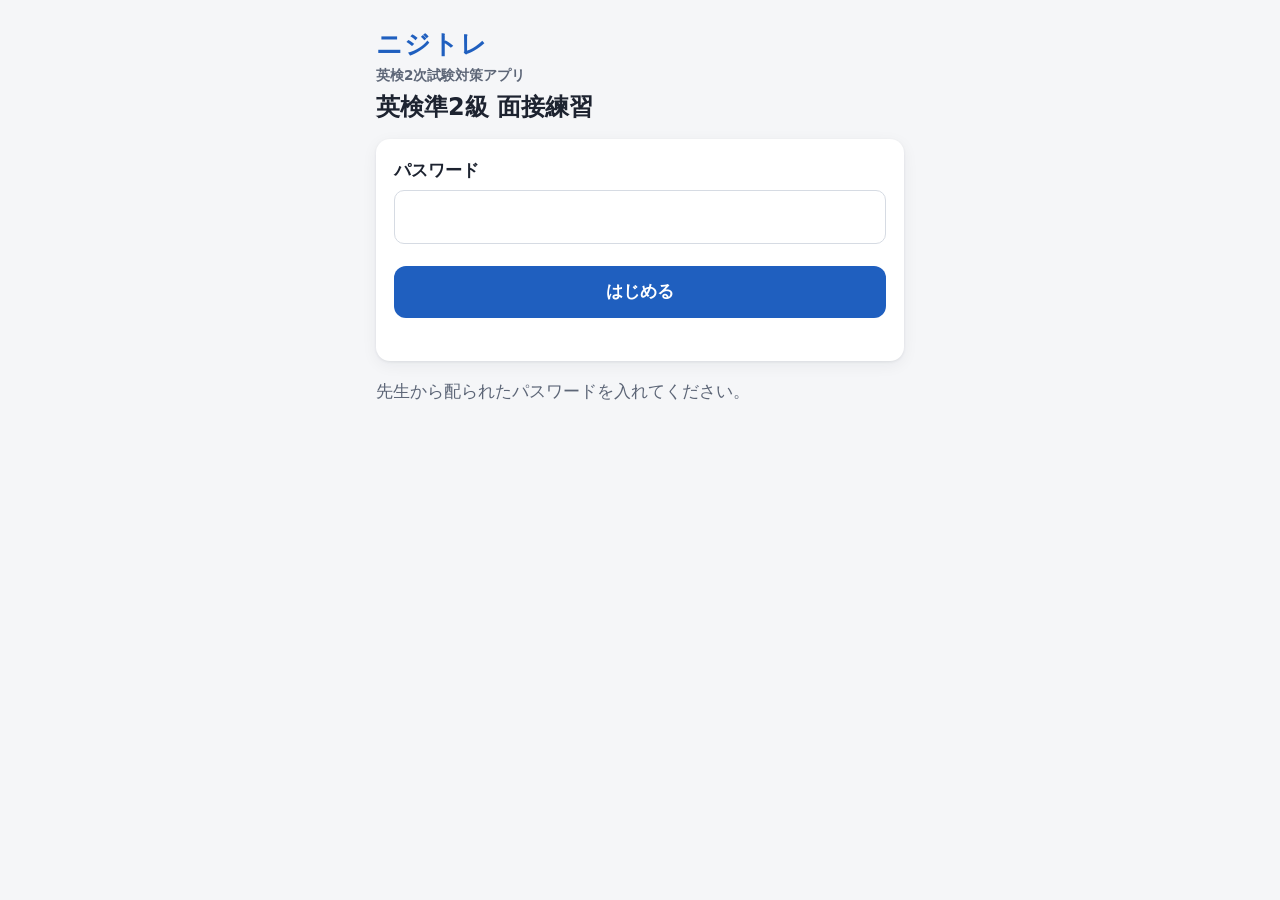
==== app/index.html @ 5de3140f "準2級の第1〜5回を選べるようにした - 準備画面に「問題を選ぶ」一覧を追加。練習済みの回には印をつける（端末ごとに記録） - 一度練習した人には「流れと注意」を閉じて表示する - 第2〜5回の No" ====
<!doctype html>
<html lang="ja">
<head>
  <meta charset="utf-8">
  <meta name="viewport" content="width=device-width, initial-scale=1, viewport-fit=cover">
  <meta name="color-scheme" content="light dark">
  <title>ニジトレ -英検2次試験対策アプリ-</title>
  <link rel="stylesheet" href="style.css">
  <script type="module" src="main.js"></script>
</head>
<body>

<section id="screen-loading-data" class="screen page">
  <p class="muted center">読み込んでいます…</p>
</section>

<section id="screen-fatal" class="screen page" hidden>
  <p id="fatal-message" class="error"></p>
</section>

<!-- パスワード（照合は Worker が行う。ここは入力欄を出すだけ） -->
<section id="screen-login" class="screen page" hidden>
  <p class="brand">ニジトレ<span>英検2次試験対策アプリ</span></p>
  <h1><span data-grade-label></span> 面接練習</h1>
  <form id="login-form" class="panel">
    <label for="password">パスワード</label>
    <input id="password" type="password" autocomplete="current-password" autocapitalize="off" spellcheck="false" required>
    <button type="submit" class="btn primary wide">はじめる</button>
    <p id="login-error" class="error" role="alert"></p>
  </form>
  <p class="muted">先生から配られたパスワードを入れてください。</p>
</section>

<section id="screen-ready" class="screen page" hidden>
  <p class="brand">ニジトレ<span>英検2次試験対策アプリ</span></p>
  <h1><span data-grade-label></span> 面接練習</h1>

  <div class="panel">
    <h2>問題を選ぶ</h2>
    <div id="set-list" class="set-list" role="radiogroup" aria-label="問題"></div>
  </div>

  <!-- 初めての人には開いて見せ、一度練習した人には閉じておく -->
  <details id="guide" class="panel guide">
    <summary>流れと、はじめる前の注意</summary>
    <h2>流れ</h2>
    <ol class="flow">
      <li>パッセージを黙読（20秒）してから音読</li>
      <li>No.1〜No.3 はカードを見て答える</li>
      <li>カードを裏返して No.4・No.5 に答える</li>
      <li>終わったら、録音をもとに講評を見る</li>
    </ol>
    <h2>はじめる前に</h2>
    <ul class="tips">
      <li>面接官の声が出ます。音量を上げてください。</li>
      <li>マイクの使用を聞かれたら「許可」を押してください。</li>
      <li>「ピッ」と鳴ったら話し始めます。答え終わったらボタンを押してください。時間が来ると自動で次に進みます。</li>
    </ul>
    <label class="check">
      <input id="opt-show-text" type="checkbox">
      面接官のセリフを文字でも表示する
    </label>
  </details>

  <p id="ready-remaining" class="note"></p>
  <p id="offline-note" class="note" hidden>いまは AI の講評なしで練習するモードです。終わったら自分の録音と解答例を見比べましょう。</p>
  <button id="btn-start" type="button" class="btn primary wide big">面接を始める</button>
  <p id="ready-error" class="error" role="alert"></p>
  <button id="btn-logout" type="button" class="btn link" hidden>パスワードを入れ直す</button>
</section>

<section id="screen-interview" class="screen interview" hidden>
  <header class="topbar">
    <span class="topbar-title"><span data-grade-label></span>　<span data-set-title lang="en"></span></span>
    <button id="btn-quit" type="button" class="btn link">中断</button>
  </header>

  <div class="examiner">
    <div class="avatar" aria-hidden="true">
      <svg viewBox="0 0 48 48"><circle cx="24" cy="17" r="9"/><path d="M7 45c1.5-10 8.5-15 17-15s15.5 5 17 15z"/></svg>
    </div>
    <div class="bubble" aria-live="polite">
      <div class="bubble-head">
        <span id="examiner-status">面接官</span>
        <button id="btn-toggle-text" type="button" class="chip" aria-pressed="false">文字で見る</button>
      </div>
      <p id="examiner-line" class="bubble-line" lang="en" hidden></p>
    </div>
  </div>

  <div class="card-wrap">
    <article id="card-front" class="card">
      <h2 id="card-title" class="card-title" lang="en"></h2>
      <p id="card-passage" class="card-passage" lang="en"></p>
      <div class="pictures">
        <figure id="fig-a"><figcaption>A</figcaption><img id="pic-a" alt="イラストA"></figure>
        <figure id="fig-b"><figcaption>B</figcaption><img id="pic-b" alt="イラストB"></figure>
      </div>
    </article>
    <div id="card-back" class="card card-back" hidden>
      <p>カードは裏返してあります。<br>面接官の質問を聞いて答えましょう。</p>
    </div>
    <div id="card-returned" class="card card-back" hidden>
      <p>カードを面接官に返しました。</p>
    </div>
  </div>

  <footer id="dock" class="dock idle">
    <div class="dock-row">
      <span class="rec-dot" aria-hidden="true"></span>
      <span id="phase-label" class="phase-label"></span>
      <span id="phase-time" class="phase-time"></span>
    </div>
    <div class="progress"><div id="progress-bar"></div></div>
    <div id="level" class="level" hidden><span>声の大きさ</span><div class="level-track"><div id="level-bar"></div></div></div>
    <p id="phase-hint" class="phase-hint"></p>
    <p id="phase-warning" class="phase-warning" role="alert"></p>
    <div id="phase-actions" class="actions"></div>
  </footer>
</section>

<section id="screen-done" class="screen page" hidden>
  <h1>おつかれさまでした</h1>
  <p id="done-warning" class="error"></p>
  <div id="done-ai" class="panel">
    <p>AIに講評を頼むと、話した英語の書き起こしと、問題ごとのコメント・書き換え例が返ってきます。</p>
    <p id="done-remaining" class="note"></p>
    <button id="btn-feedback" type="button" class="btn primary wide big">AIの講評をもらう</button>
  </div>
  <p id="done-error" class="error" role="alert"></p>
  <button id="btn-self" type="button" class="btn secondary wide">講評なしで解答例を見る</button>
</section>

<section id="screen-loading" class="screen page" hidden>
  <div class="loading">
    <div class="spinner" aria-hidden="true"></div>
    <p>講評を作っています。<br>30秒ほどかかります。</p>
  </div>
</section>

<section id="screen-feedback" class="screen page wide-page" hidden>
  <h1>講評</h1>
  <p id="feedback-ai-note" class="note">AIのコメントは練習のための目安です。合否を判定するものではありません。</p>
  <p id="feedback-self-note" class="note" hidden>自分の録音を聞いて、解答例と見比べましょう。</p>
  <div id="feedback-list"></div>
  <p id="feedback-remaining" class="note"></p>
  <button id="btn-again" type="button" class="btn primary wide">もう一度練習する</button>
</section>

</body>
</html>
---- app/style.css ----
:root {
  --bg: #f5f6f8;
  --surface: #ffffff;
  --surface-2: #eef1f5;
  --text: #1d2330;
  --muted: #5d6677;
  --line: #d6dbe3;
  --accent: #1f5fbf;
  --accent-text: #ffffff;
  --accent-soft: #e3ecfa;
  --rec: #d33a2c;
  --good: #1f7a4d;
  --good-soft: #e5f4ec;
  --fix: #9a5b00;
  --fix-soft: #fdf1df;
  --focus: #f2b705;
  --card-paper: #fffef9;
  --shadow: 0 1px 3px rgba(20, 30, 50, 0.08), 0 4px 16px rgba(20, 30, 50, 0.06);
  --radius: 14px;
  --serif: Georgia, "Times New Roman", "Hiragino Mincho ProN", serif;
  --sans: system-ui, -apple-system, "Hiragino Sans", "Noto Sans JP", "Yu Gothic UI", sans-serif;
}

@media (prefers-color-scheme: dark) {
  :root {
    --bg: #12151b;
    --surface: #1b2029;
    --surface-2: #232a35;
    --text: #e7eaf0;
    --muted: #9aa3b2;
    --line: #333b48;
    --accent: #6ea2f0;
    --accent-text: #0d1420;
    --accent-soft: #1e2b40;
    --rec: #ff6b5e;
    --good: #6fd09d;
    --good-soft: #17301f;
    --fix: #f0b35a;
    --fix-soft: #33270f;
    --card-paper: #20252e;
    --shadow: 0 1px 3px rgba(0, 0, 0, 0.4);
  }
}

* { box-sizing: border-box; }

html { -webkit-text-size-adjust: 100%; }

body {
  margin: 0;
  background: var(--bg);
  color: var(--text);
  font-family: var(--sans);
  font-size: 17px;
  line-height: 1.6;
}

[hidden] { display: none !important; }

h1 { font-size: 1.5rem; line-height: 1.35; margin: 0 0 16px; }
h2 { font-size: 1.05rem; margin: 0 0 8px; }
h3 { font-size: 0.85rem; margin: 0 0 4px; color: var(--muted); font-weight: 600; }

.brand {
  margin: 0 0 4px;
  font-size: 1.6rem;
  font-weight: 800;
  letter-spacing: 0.04em;
  color: var(--accent);
}
.brand span {
  display: block;
  font-size: 0.85rem;
  font-weight: 600;
  letter-spacing: 0;
  color: var(--muted);
}

.muted { color: var(--muted); }
.center { text-align: center; }
.note { color: var(--muted); font-size: 0.92rem; }
.error { color: var(--rec); font-weight: 600; min-height: 1em; margin: 8px 0; }
.error:empty { margin: 0; }

/* ページ型の画面 */
.page {
  max-width: 560px;
  margin: 0 auto;
  padding: max(24px, env(safe-area-inset-top)) 16px max(32px, env(safe-area-inset-bottom));
}
.wide-page { max-width: 760px; }

.panel {
  background: var(--surface);
  border-radius: var(--radius);
  box-shadow: var(--shadow);
  padding: 18px;
  margin: 0 0 16px;
}
.panel h2:not(:first-child) { margin-top: 16px; }

.set-list { display: grid; gap: 8px; }
.set-item {
  display: flex;
  align-items: center;
  gap: 10px;
  width: 100%;
  min-height: 52px;
  padding: 10px 14px;
  font: inherit;
  text-align: left;
  color: var(--text);
  background: var(--surface);
  border: 1.5px solid var(--line);
  border-radius: 12px;
  cursor: pointer;
  touch-action: manipulation;
}
.set-item[aria-checked="true"] {
  border-color: var(--accent);
  background: var(--accent-soft);
  box-shadow: inset 0 0 0 1px var(--accent);
}
.set-no { font-weight: 700; color: var(--accent); white-space: nowrap; }
.set-name { flex: 1; font-family: var(--serif); }
.set-done {
  font-size: 0.75rem;
  font-weight: 600;
  color: var(--good);
  background: var(--good-soft);
  border-radius: 999px;
  padding: 2px 8px;
  white-space: nowrap;
}

.guide summary { cursor: pointer; font-weight: 700; color: var(--accent); min-height: 32px; }
.guide[open] summary { margin-bottom: 12px; }

.flow, .tips { margin: 0; padding-left: 1.4em; }
.flow li, .tips li { margin: 2px 0; }

label { display: block; font-weight: 600; margin-bottom: 6px; }
input[type="password"] {
  width: 100%;
  font: inherit;
  font-size: 1.1rem;
  padding: 12px 14px;
  border: 1.5px solid var(--line);
  border-radius: 10px;
  background: var(--surface);
  color: var(--text);
  margin-bottom: 14px;
}
input[type="password"]:focus { outline: 2px solid var(--accent); border-color: transparent; }

.check {
  display: flex;
  gap: 10px;
  align-items: center;
  font-weight: 500;
  margin: 16px 0 0;
}
.check input { width: 22px; height: 22px; margin: 0; accent-color: var(--accent); }

/* ボタン */
.btn {
  font: inherit;
  font-weight: 700;
  border: 0;
  border-radius: 12px;
  padding: 12px 18px;
  min-height: 48px;
  cursor: pointer;
  touch-action: manipulation;
}
.btn:disabled { opacity: 0.45; cursor: default; }
.btn.primary { background: var(--accent); color: var(--accent-text); }
.btn.secondary { background: var(--surface-2); color: var(--text); }
.btn.link { background: none; color: var(--accent); padding: 8px; min-height: 40px; font-weight: 600; }
.btn.wide { display: block; width: 100%; margin: 8px 0; }
.btn.big { font-size: 1.15rem; min-height: 56px; }

.chip {
  font: inherit;
  font-size: 0.8rem;
  font-weight: 600;
  border: 1px solid var(--line);
  background: var(--surface);
  color: var(--accent);
  border-radius: 999px;
  padding: 4px 12px;
  min-height: 32px;
  cursor: pointer;
}

/* 面接画面 */
.interview {
  display: flex;
  flex-direction: column;
  height: 100vh;
  height: 100dvh;
}

.topbar {
  display: flex;
  align-items: center;
  justify-content: space-between;
  gap: 8px;
  padding: max(6px, env(safe-area-inset-top)) 12px 6px 16px;
  background: var(--surface);
  border-bottom: 1px solid var(--line);
  font-size: 0.9rem;
}
.topbar-title { color: var(--muted); white-space: nowrap; overflow: hidden; text-overflow: ellipsis; }

.examiner {
  display: flex;
  gap: 12px;
  align-items: flex-start;
  padding: 12px 16px;
  max-width: 900px;
  width: 100%;
  margin: 0 auto;
}
.avatar {
  flex: none;
  width: 48px;
  height: 48px;
  border-radius: 50%;
  background: var(--surface-2);
  display: grid;
  place-items: center;
  transition: box-shadow 0.2s;
}
.avatar svg { width: 34px; height: 34px; fill: var(--muted); }
.speaking .avatar { box-shadow: 0 0 0 3px var(--accent); }
.speaking .avatar svg { fill: var(--accent); }

.bubble {
  flex: 1;
  min-width: 0;
  background: var(--surface);
  border-radius: 4px var(--radius) var(--radius) var(--radius);
  box-shadow: var(--shadow);
  padding: 8px 12px;
}
.bubble-head { display: flex; justify-content: space-between; align-items: center; gap: 8px; }
#examiner-status { font-size: 0.85rem; font-weight: 600; color: var(--muted); }
.speaking #examiner-status { color: var(--accent); }
.bubble-line { margin: 6px 0 2px; font-size: 1rem; line-height: 1.5; }

.card-wrap {
  flex: 1;
  overflow-y: auto;
  -webkit-overflow-scrolling: touch;
  padding: 4px 16px 16px;
}

.card {
  max-width: 900px;
  margin: 0 auto;
  background: var(--card-paper);
  border: 1.5px solid var(--line);
  border-radius: 6px;
  box-shadow: var(--shadow);
  padding: 18px 18px 20px;
}
.card-title { font-family: var(--serif); text-align: center; font-size: 1.25rem; margin: 0 0 10px; color: var(--text); }
.card-passage {
  font-family: var(--serif);
  font-size: 1.12rem;
  line-height: 1.75;
  margin: 0 0 16px;
  padding: 6px 8px;
  border-radius: 6px;
  transition: box-shadow 0.3s;
}
.pictures { display: grid; grid-template-columns: 1fr; gap: 14px; }
.pictures figure {
  position: relative;
  margin: 0;
  border-radius: 6px;
  transition: box-shadow 0.3s;
}
.pictures figcaption {
  position: absolute;
  top: 6px;
  left: 6px;
  min-width: 30px;
  text-align: center;
  font-weight: 700;
  background: var(--surface);
  color: var(--text);
  border: 1.5px solid var(--text);
  border-radius: 4px;
  padding: 0 6px;
  font-size: 0.95rem;
}
.pictures img {
  display: block;
  width: 100%;
  height: auto;
  aspect-ratio: 4 / 3;
  object-fit: contain;
  border: 1.5px solid var(--line);
  border-radius: 6px;
  background: #fff;
}
.card .focus { box-shadow: 0 0 0 3px var(--focus); }

.card-back {
  display: grid;
  place-items: center;
  min-height: 240px;
  text-align: center;
  color: var(--muted);
  background: repeating-linear-gradient(45deg, var(--surface-2), var(--surface-2) 12px, var(--surface) 12px, var(--surface) 24px);
}
.card-back p { background: var(--surface); padding: 12px 16px; border-radius: 8px; margin: 0; }

@media (min-width: 700px) {
  .pictures { grid-template-columns: 1fr 1fr; }
}

/* 下の操作パネル */
.dock {
  background: var(--surface);
  border-top: 1px solid var(--line);
  padding: 10px 16px max(12px, env(safe-area-inset-bottom));
  box-shadow: 0 -2px 12px rgba(20, 30, 50, 0.06);
}
.dock > * { max-width: 900px; margin-left: auto; margin-right: auto; }
.dock-row { display: flex; align-items: baseline; gap: 8px; }
.phase-label { font-weight: 700; font-size: 1.05rem; }
.phase-time { margin-left: auto; font-variant-numeric: tabular-nums; font-weight: 700; color: var(--accent); }
.idle .phase-label { color: var(--muted); font-weight: 600; font-size: 0.95rem; }

.rec-dot { display: none; width: 12px; height: 12px; border-radius: 50%; background: var(--rec); align-self: center; animation: blink 1s infinite; }
.recording .rec-dot { display: inline-block; }
.recording .phase-label { color: var(--rec); }
.recording .phase-time { color: var(--rec); }
@keyframes blink { 50% { opacity: 0.25; } }

.progress { height: 6px; background: var(--surface-2); border-radius: 3px; overflow: hidden; margin-top: 6px; }
#progress-bar { height: 100%; width: 0; background: var(--accent); transition: width 0.1s linear; }
.recording #progress-bar { background: var(--rec); }
.idle .progress { visibility: hidden; }

.level { display: flex; align-items: center; gap: 8px; margin-top: 6px; font-size: 0.78rem; color: var(--muted); }
.level-track { flex: 1; height: 6px; background: var(--surface-2); border-radius: 3px; overflow: hidden; }
#level-bar { height: 100%; width: 0; background: var(--good); transition: width 0.05s linear; }

.phase-hint { font-size: 0.95rem; color: var(--text); margin: 6px 0 0; }
.phase-hint:empty { display: none; }
.idle .phase-hint { color: var(--accent); font-weight: 600; }
.phase-warning {
  font-size: 0.95rem;
  font-weight: 700;
  color: var(--rec);
  background: var(--fix-soft);
  border-radius: 8px;
  padding: 6px 10px;
  margin: 8px 0 0;
}
.phase-warning:empty { display: none; }

/* 録音が始まった瞬間に一度だけ光らせる */
.dock.started { animation: rec-start 0.9s ease-out; }
@keyframes rec-start {
  0% { background: var(--rec); }
  100% { background: var(--surface); }
}
.actions { display: flex; gap: 10px; margin-top: 10px; }
.actions:empty { display: none; }
.actions .btn { flex: 1; }
.actions .btn.secondary { flex: 0 1 auto; }

/* 待ち画面 */
.loading { text-align: center; padding-top: 30vh; color: var(--muted); }
.spinner {
  width: 44px;
  height: 44px;
  margin: 0 auto 16px;
  border: 4px solid var(--surface-2);
  border-top-color: var(--accent);
  border-radius: 50%;
  animation: spin 0.9s linear infinite;
}
@keyframes spin { to { transform: rotate(360deg); } }

/* 講評 */
.fb-item {
  background: var(--surface);
  border-radius: var(--radius);
  box-shadow: var(--shadow);
  padding: 16px;
  margin: 0 0 16px;
}
.fb-head h2 { font-size: 1.15rem; margin: 0; }
.fb-question { margin: 2px 0 12px; color: var(--muted); font-size: 0.95rem; }
.fb-picture { display: block; width: 100%; max-width: 360px; border-radius: 6px; border: 1px solid var(--line); margin: 0 0 12px; }
.fb-answer { margin-bottom: 12px; }
.fb-clip { margin: 4px 0 8px; }
.fb-clip-label { margin: 0 0 2px; font-size: 0.85rem; color: var(--muted); }
.fb-clip audio { width: 100%; height: 40px; }
.fb-transcript p { margin: 0; padding: 8px 12px; background: var(--surface-2); border-radius: 8px; font-family: var(--serif); font-size: 1.05rem; }
.fb-transcript { margin-top: 8px; }

.fb-block { border-left: 4px solid var(--line); padding: 4px 0 4px 12px; margin: 10px 0; }
.fb-block p, .fb-block ul { margin: 0; }
.fb-block ul { padding-left: 1.2em; }
.fb-block.good { border-color: var(--good); background: var(--good-soft); border-radius: 0 8px 8px 0; padding-right: 10px; }
.fb-block.good h3 { color: var(--good); }
.fb-block.fix { border-color: var(--fix); background: var(--fix-soft); border-radius: 0 8px 8px 0; padding-right: 10px; }
.fb-block.fix h3 { color: var(--fix); }
.fb-block.rewrite { border-color: var(--accent); background: var(--accent-soft); border-radius: 0 8px 8px 0; padding-right: 10px; }
.fb-block.rewrite h3 { color: var(--accent); }
.fb-block.rewrite p { font-family: var(--serif); font-size: 1.05rem; }
.fb-note { color: var(--muted); font-size: 0.92rem; margin: 10px 0 0; }
.fb-block.next { border-color: var(--accent); background: var(--accent-soft); border-radius: 0 8px 8px 0; padding-right: 10px; }
.fb-block.next h3 { color: var(--accent); }

.fb-overall { border-top: 4px solid var(--accent); }
.overall-list { margin: 10px 0 0; display: grid; grid-template-columns: max-content 1fr; gap: 8px 14px; }
.overall-list dt { font-weight: 700; color: var(--muted); font-size: 0.9rem; padding-top: 1px; }
.overall-list dd { margin: 0; }
@media (max-width: 420px) {
  .overall-list { grid-template-columns: 1fr; gap: 2px; }
  .overall-list dd { margin-bottom: 8px; }
}

.fb-model { margin-top: 12px; border-top: 1px dashed var(--line); padding-top: 8px; }
.fb-model summary { cursor: pointer; color: var(--accent); font-weight: 600; min-height: 32px; }
.fb-model ul { margin: 6px 0 0; padding-left: 1.2em; font-family: var(--serif); }
.fb-model p { margin: 6px 0 0; font-family: var(--serif); }

@media (prefers-reduced-motion: reduce) {
  *, *::before, *::after { animation: none !important; transition: none !important; }
}
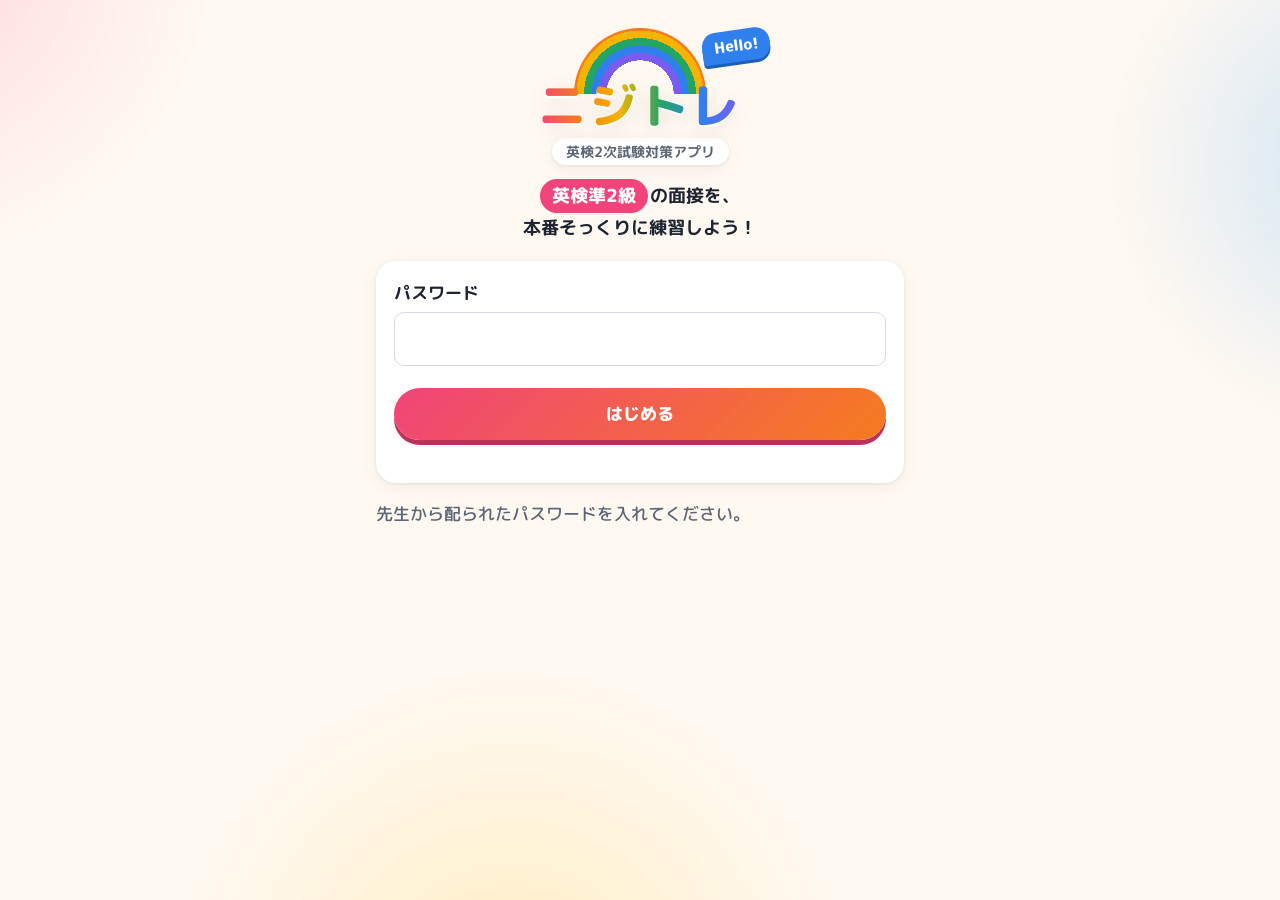
==== commit e6db36af: "トップ画面と回を選ぶ画面をポップな見た目にした - 「ニジ」に掛けて、虹の弧と虹色のロゴ、やわらかい水玉の背景 - 回ごとに色を変えたカードに、イラストAの縮小画像を表示 - 丸みのあるフォント（M " ====
--- a/app/index.html
+++ b/app/index.html
@@ -5,6 +5,9 @@
   <meta name="viewport" content="width=device-width, initial-scale=1, viewport-fit=cover">
   <meta name="color-scheme" content="light dark">
   <title>ニジトレ -英検2次試験対策アプリ-</title>
+  <link rel="preconnect" href="https://fonts.googleapis.com">
+  <link rel="preconnect" href="https://fonts.gstatic.com" crossorigin>
+  <link rel="stylesheet" href="https://fonts.googleapis.com/css2?family=M+PLUS+Rounded+1c:wght@500;700;800&display=swap">
   <link rel="stylesheet" href="style.css">
   <script type="module" src="main.js"></script>
 </head>
@@ -20,8 +23,13 @@
 
 <!-- パスワード（照合は Worker が行う。ここは入力欄を出すだけ） -->
 <section id="screen-login" class="screen page" hidden>
-  <p class="brand">ニジトレ<span>英検2次試験対策アプリ</span></p>
-  <h1><span data-grade-label></span> 面接練習</h1>
+  <header class="hero">
+    <div class="rainbow" aria-hidden="true"></div>
+    <span class="hello" aria-hidden="true">Hello!</span>
+    <p class="brand">ニジトレ</p>
+    <p class="brand-sub">英検2次試験対策アプリ</p>
+  </header>
+  <p class="lead"><span class="grade-pill" data-grade-label></span>の面接を、<br>本番そっくりに練習しよう！</p>
   <form id="login-form" class="panel">
     <label for="password">パスワード</label>
     <input id="password" type="password" autocomplete="current-password" autocapitalize="off" spellcheck="false" required>
@@ -32,11 +40,15 @@
 </section>
 
 <section id="screen-ready" class="screen page" hidden>
-  <p class="brand">ニジトレ<span>英検2次試験対策アプリ</span></p>
-  <h1><span data-grade-label></span> 面接練習</h1>
+  <header class="hero hero-small">
+    <div class="rainbow" aria-hidden="true"></div>
+    <p class="brand">ニジトレ</p>
+    <p class="brand-sub">英検2次試験対策アプリ</p>
+  </header>
+  <p class="lead"><span class="grade-pill" data-grade-label></span> 面接練習</p>
 
   <div class="panel">
-    <h2>問題を選ぶ</h2>
+    <h2>どの回で練習する？</h2>
     <div id="set-list" class="set-list" role="radiogroup" aria-label="問題"></div>
   </div>
 
--- a/app/style.css
+++ b/app/style.css
@@ -19,6 +19,12 @@
   --radius: 14px;
   --serif: Georgia, "Times New Roman", "Hiragino Mincho ProN", serif;
   --sans: system-ui, -apple-system, "Hiragino Sans", "Noto Sans JP", "Yu Gothic UI", sans-serif;
+  --pop: "M PLUS Rounded 1c", "Hiragino Maru Gothic ProN", var(--sans);
+  --rainbow: linear-gradient(90deg, #f0447a, #f57c1f, #f5b400, #23a565, #2f80ed, #7b5cf0);
+  --page-bg: #fff9f1;
+  --blob-1: rgba(255, 150, 180, 0.35);
+  --blob-2: rgba(120, 190, 255, 0.35);
+  --blob-3: rgba(255, 214, 100, 0.35);
 }
 
 @media (prefers-color-scheme: dark) {
@@ -39,6 +45,10 @@
     --fix-soft: #33270f;
     --card-paper: #20252e;
     --shadow: 0 1px 3px rgba(0, 0, 0, 0.4);
+    --page-bg: #14161d;
+    --blob-1: rgba(240, 68, 122, 0.18);
+    --blob-2: rgba(47, 128, 237, 0.18);
+    --blob-3: rgba(245, 180, 0, 0.12);
   }
 }
 
@@ -61,21 +71,6 @@
 h2 { font-size: 1.05rem; margin: 0 0 8px; }
 h3 { font-size: 0.85rem; margin: 0 0 4px; color: var(--muted); font-weight: 600; }
 
-.brand {
-  margin: 0 0 4px;
-  font-size: 1.6rem;
-  font-weight: 800;
-  letter-spacing: 0.04em;
-  color: var(--accent);
-}
-.brand span {
-  display: block;
-  font-size: 0.85rem;
-  font-weight: 600;
-  letter-spacing: 0;
-  color: var(--muted);
-}
-
 .muted { color: var(--muted); }
 .center { text-align: center; }
 .note { color: var(--muted); font-size: 0.92rem; }
@@ -99,42 +94,6 @@
 }
 .panel h2:not(:first-child) { margin-top: 16px; }
 
-.set-list { display: grid; gap: 8px; }
-.set-item {
-  display: flex;
-  align-items: center;
-  gap: 10px;
-  width: 100%;
-  min-height: 52px;
-  padding: 10px 14px;
-  font: inherit;
-  text-align: left;
-  color: var(--text);
-  background: var(--surface);
-  border: 1.5px solid var(--line);
-  border-radius: 12px;
-  cursor: pointer;
-  touch-action: manipulation;
-}
-.set-item[aria-checked="true"] {
-  border-color: var(--accent);
-  background: var(--accent-soft);
-  box-shadow: inset 0 0 0 1px var(--accent);
-}
-.set-no { font-weight: 700; color: var(--accent); white-space: nowrap; }
-.set-name { flex: 1; font-family: var(--serif); }
-.set-done {
-  font-size: 0.75rem;
-  font-weight: 600;
-  color: var(--good);
-  background: var(--good-soft);
-  border-radius: 999px;
-  padding: 2px 8px;
-  white-space: nowrap;
-}
-
-.guide summary { cursor: pointer; font-weight: 700; color: var(--accent); min-height: 32px; }
-.guide[open] summary { margin-bottom: 12px; }
 
 .flow, .tips { margin: 0; padding-left: 1.4em; }
 .flow li, .tips li { margin: 2px 0; }
@@ -434,6 +393,173 @@
 .fb-model ul { margin: 6px 0 0; padding-left: 1.2em; font-family: var(--serif); }
 .fb-model p { margin: 6px 0 0; font-family: var(--serif); }
 
+/* ---------------------------------------------------------------------------
+   ポップな見た目（面接画面以外）。「ニジ」に掛けて虹を使う */
+
+body:not([data-screen="interview"]) {
+  background-color: var(--page-bg);
+  background-image:
+    radial-gradient(32rem 32rem at -8% -6%, var(--blob-1), transparent 62%),
+    radial-gradient(28rem 28rem at 108% 18%, var(--blob-2), transparent 62%),
+    radial-gradient(34rem 34rem at 40% 112%, var(--blob-3), transparent 62%);
+  background-attachment: fixed;
+  min-height: 100vh;
+}
+
+.page { font-family: var(--pop); font-weight: 500; }
+.page h1, .page h2 { font-family: var(--pop); font-weight: 800; }
+.page .panel { border-radius: 20px; }
+
+.hero { position: relative; text-align: center; margin: 4px 0 14px; }
+.rainbow {
+  width: 132px;
+  height: 66px;
+  margin: 0 auto -18px;
+  border-radius: 132px 132px 0 0;
+  background: radial-gradient(circle at 50% 100%,
+    transparent 0 36%,
+    #7b5cf0 36% 44%, #2f80ed 44% 52%, #23a565 52% 60%,
+    #f5b400 60% 68%, #f57c1f 68% 76%, #f0447a 76% 84%,
+    transparent 84%);
+}
+.brand {
+  position: relative;
+  display: table; /* 虹色を文字の幅いっぱいに使うため、幅を文字に合わせる */
+  margin: 0 auto;
+  font-family: var(--pop);
+  font-size: 3rem;
+  font-weight: 800;
+  line-height: 1.2;
+  letter-spacing: 0.06em;
+  background: var(--rainbow);
+  -webkit-background-clip: text;
+  background-clip: text;
+  color: transparent;
+  /* 背景の上でも文字の形が分かるように、白いふちを付ける */
+  filter: drop-shadow(0 2px 0 var(--surface)) drop-shadow(0 4px 10px rgba(0, 0, 0, 0.08));
+}
+.brand-sub {
+  display: inline-block;
+  margin: 4px 0 0;
+  padding: 3px 14px;
+  border-radius: 999px;
+  background: var(--surface);
+  box-shadow: var(--shadow);
+  font-size: 0.85rem;
+  font-weight: 700;
+  color: var(--muted);
+}
+.hello {
+  position: absolute;
+  top: 2px;
+  left: calc(50% + 62px);
+  padding: 4px 12px;
+  border-radius: 14px 14px 14px 4px;
+  background: #2f80ed;
+  color: #fff;
+  font-family: var(--pop);
+  font-weight: 800;
+  font-size: 0.95rem;
+  transform: rotate(-8deg);
+  box-shadow: 0 3px 0 #1d5fb8;
+}
+.hero-small .rainbow { width: 96px; height: 48px; margin-bottom: -14px; }
+.hero-small .brand { font-size: 2.2rem; }
+
+.lead { text-align: center; font-size: 1.1rem; font-weight: 700; margin: 0 0 18px; line-height: 1.7; }
+.grade-pill {
+  display: inline-block;
+  padding: 2px 12px;
+  margin-right: 2px;
+  border-radius: 999px;
+  background: #f0447a;
+  color: #fff;
+  font-weight: 800;
+}
+
+/* 押したくなるボタン */
+.page .btn.primary {
+  font-family: var(--pop);
+  font-weight: 800;
+  border-radius: 999px;
+  background: linear-gradient(135deg, #f0447a, #f57c1f);
+  color: #fff;
+  box-shadow: 0 5px 0 #b8325c;
+  transition: transform 0.08s, box-shadow 0.08s;
+}
+.page .btn.primary:active:not(:disabled) { transform: translateY(3px); box-shadow: 0 2px 0 #b8325c; }
+.page .btn.primary:disabled { box-shadow: none; }
+.page .btn.secondary { font-family: var(--pop); border-radius: 999px; }
+
+/* 回を選ぶカード。色は main.js が回ごとに --c で渡す */
+.set-list { display: grid; gap: 10px; }
+.set-item {
+  --c: #2f80ed;
+  position: relative;
+  display: flex;
+  align-items: center;
+  gap: 12px;
+  width: 100%;
+  padding: 8px 12px 8px 8px;
+  font: inherit;
+  text-align: left;
+  color: var(--text);
+  background: var(--surface);
+  border: 2px solid var(--line);
+  border-left: 8px solid var(--c);
+  border-radius: 16px;
+  cursor: pointer;
+  touch-action: manipulation;
+  transition: transform 0.12s, box-shadow 0.12s;
+}
+.set-item[aria-checked="true"] {
+  border-color: var(--c);
+  background: var(--surface);
+  background: color-mix(in srgb, var(--c) 12%, var(--surface));
+  box-shadow: 0 4px 0 var(--c);
+  transform: translateY(-2px);
+}
+.set-thumb {
+  flex: none;
+  width: 88px;
+  height: 66px;
+  object-fit: cover;
+  border-radius: 10px;
+  background: var(--surface-2);
+}
+.set-text { flex: 1; min-width: 0; display: flex; flex-direction: column; gap: 2px; }
+.set-no {
+  align-self: flex-start;
+  padding: 0 10px;
+  border-radius: 999px;
+  background: var(--c);
+  color: #fff;
+  font-size: 0.8rem;
+  font-weight: 800;
+}
+.set-name { font-family: var(--serif); font-size: 1.02rem; font-weight: 700; line-height: 1.3; }
+.set-done {
+  align-self: flex-start;
+  font-size: 0.72rem;
+  font-weight: 700;
+  color: var(--good);
+}
+.set-check {
+  flex: none;
+  width: 28px;
+  height: 28px;
+  border-radius: 50%;
+  border: 2px solid var(--line);
+  display: grid;
+  place-items: center;
+  color: transparent;
+  font-weight: 800;
+}
+.set-item[aria-checked="true"] .set-check { background: var(--c); border-color: var(--c); color: #fff; }
+
+.guide summary { cursor: pointer; font-weight: 800; color: var(--accent); min-height: 32px; }
+.guide[open] summary { margin-bottom: 12px; }
+
 @media (prefers-reduced-motion: reduce) {
   *, *::before, *::after { animation: none !important; transition: none !important; }
 }
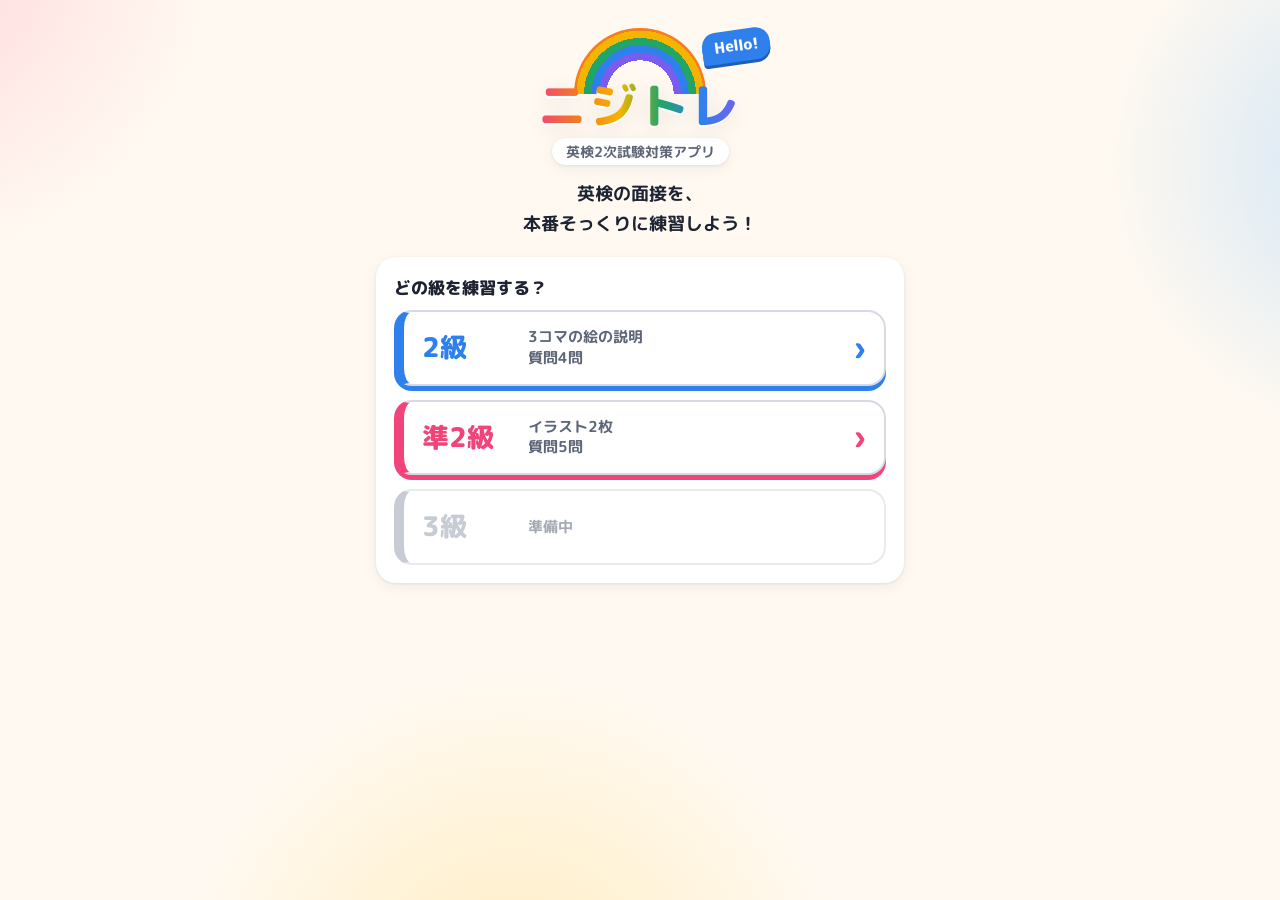
==== commit d974dd46: "2級に対応し、トップページで級を選べるようにした - トップページ（ルートの index.html）に 2級・準2級・3級（準備中）のボタン - 2級のカード: 書き出しの文、3コマ、コマの間の矢印と" ====
--- a/app/index.html
+++ b/app/index.html
@@ -3,7 +3,7 @@
 <head>
   <meta charset="utf-8">
   <meta name="viewport" content="width=device-width, initial-scale=1, viewport-fit=cover">
-  <meta name="color-scheme" content="light dark">
+  <meta name="color-scheme" content="light">
   <title>ニジトレ -英検2次試験対策アプリ-</title>
   <link rel="preconnect" href="https://fonts.googleapis.com">
   <link rel="preconnect" href="https://fonts.gstatic.com" crossorigin>
@@ -29,7 +29,7 @@
     <p class="brand">ニジトレ</p>
     <p class="brand-sub">英検2次試験対策アプリ</p>
   </header>
-  <p class="lead"><span class="grade-pill" data-grade-label></span>の面接を、<br>本番そっくりに練習しよう！</p>
+  <p class="lead"><span class="grade-pill" data-grade-label></span>の面接を、<br>本番そっくりに練習しよう！<br><a class="change-grade" href="../">級を変える</a></p>
   <form id="login-form" class="panel">
     <label for="password">パスワード</label>
     <input id="password" type="password" autocomplete="current-password" autocapitalize="off" spellcheck="false" required>
@@ -45,7 +45,7 @@
     <p class="brand">ニジトレ</p>
     <p class="brand-sub">英検2次試験対策アプリ</p>
   </header>
-  <p class="lead"><span class="grade-pill" data-grade-label></span> 面接練習</p>
+  <p class="lead"><span class="grade-pill" data-grade-label></span> 面接練習 <a class="change-grade" href="../">級を変える</a></p>
 
   <div class="panel">
     <h2>どの回で練習する？</h2>
@@ -56,12 +56,8 @@
   <details id="guide" class="panel guide">
     <summary>流れと、はじめる前の注意</summary>
     <h2>流れ</h2>
-    <ol class="flow">
-      <li>パッセージを黙読（20秒）してから音読</li>
-      <li>No.1〜No.3 はカードを見て答える</li>
-      <li>カードを裏返して No.4・No.5 に答える</li>
-      <li>終わったら、録音をもとに講評を見る</li>
-    </ol>
+    <!-- 中身は main.js が級ごとの問題の並びから作る -->
+    <ol id="flow" class="flow"></ol>
     <h2>はじめる前に</h2>
     <ul class="tips">
       <li>面接官の声が出ます。音量を上げてください。</li>
@@ -104,9 +100,14 @@
     <article id="card-front" class="card">
       <h2 id="card-title" class="card-title" lang="en"></h2>
       <p id="card-passage" class="card-passage" lang="en"></p>
-      <div class="pictures">
+      <div id="pictures" class="pictures">
         <figure id="fig-a"><figcaption>A</figcaption><img id="pic-a" alt="イラストA"></figure>
         <figure id="fig-b"><figcaption>B</figcaption><img id="pic-b" alt="イラストB"></figure>
+      </div>
+      <!-- 2級の3コマ漫画 -->
+      <div id="story" class="story" hidden>
+        <p class="story-lead" lang="en">Your story should begin with this sentence: <strong id="story-first"></strong></p>
+        <div id="story-panels" class="story-panels"></div>
       </div>
     </article>
     <div id="card-back" class="card card-back" hidden>
--- a/app/style.css
+++ b/app/style.css
@@ -27,31 +27,6 @@
   --blob-3: rgba(255, 214, 100, 0.35);
 }
 
-@media (prefers-color-scheme: dark) {
-  :root {
-    --bg: #12151b;
-    --surface: #1b2029;
-    --surface-2: #232a35;
-    --text: #e7eaf0;
-    --muted: #9aa3b2;
-    --line: #333b48;
-    --accent: #6ea2f0;
-    --accent-text: #0d1420;
-    --accent-soft: #1e2b40;
-    --rec: #ff6b5e;
-    --good: #6fd09d;
-    --good-soft: #17301f;
-    --fix: #f0b35a;
-    --fix-soft: #33270f;
-    --card-paper: #20252e;
-    --shadow: 0 1px 3px rgba(0, 0, 0, 0.4);
-    --page-bg: #14161d;
-    --blob-1: rgba(240, 68, 122, 0.18);
-    --blob-2: rgba(47, 128, 237, 0.18);
-    --blob-3: rgba(245, 180, 0, 0.12);
-  }
-}
-
 * { box-sizing: border-box; }
 
 html { -webkit-text-size-adjust: 100%; }
@@ -280,6 +255,92 @@
 @media (min-width: 700px) {
   .pictures { grid-template-columns: 1fr 1fr; }
 }
+
+/* 2級の3コマ漫画。スマホでは縦に、広い画面では本物のカードと同じく横に並べる */
+.story-lead { font-family: var(--serif); font-size: 1.02rem; line-height: 1.6; margin: 0 0 14px; padding: 0 8px; }
+.story-panels { display: flex; flex-direction: column; align-items: center; border-radius: 6px; }
+.story-panel { position: relative; margin: 0; width: min(100%, 360px); container-type: inline-size; }
+.story-panel img { display: block; width: 100%; height: auto; border-radius: 3px; background: #fff; }
+.story-arrow { display: flex; justify-content: center; margin: 8px 0 16px; }
+.story-arrow span {
+  position: relative;
+  display: inline-block;
+  max-width: 220px;
+  padding: 5px 12px;
+  background: #fff;
+  border: 2px solid #222;
+  border-radius: 6px;
+  font-family: var(--serif);
+  font-size: 0.95rem;
+  font-weight: 700;
+  line-height: 1.25;
+  text-align: center;
+  color: #222;
+}
+.story-arrow span::after {
+  content: "";
+  position: absolute;
+  left: 50%;
+  bottom: -13px;
+  transform: translateX(-50%);
+  border-style: solid;
+  border-width: 11px 9px 0 9px;
+  border-color: #222 transparent transparent transparent;
+}
+@media (min-width: 700px) {
+  .story-panels { flex-direction: row; align-items: stretch; gap: 26px; }
+  .story-panel { flex: 1 1 0; width: auto; min-width: 0; }
+  /* 矢印はコマの境目に重ねる */
+  .story-arrow { position: relative; width: 0; margin: 0 -13px; z-index: 1; display: block; }
+  .story-arrow span {
+    position: absolute;
+    top: 38%;
+    left: 50%;
+    transform: translate(-50%, -50%);
+    width: 92px;
+    padding: 5px 6px;
+    font-size: 0.8rem;
+  }
+  .story-arrow span::after {
+    left: auto;
+    right: -12px;
+    bottom: auto;
+    top: 50%;
+    transform: translateY(-50%);
+    border-width: 9px 0 9px 11px;
+    border-color: transparent transparent transparent #222;
+  }
+}
+
+/* 1コマ目のせりふ。画像の上部の空いたところに重ねる */
+.speech {
+  position: absolute;
+  top: 3%;
+  max-width: 80%;
+  margin: 0;
+  padding: 0.45em 0.75em;
+  background: #fff;
+  border: 2px solid #222;
+  border-radius: 14px;
+  font-family: var(--sans);
+  font-size: 13px;
+  font-size: clamp(11px, 5cqw, 16px);
+  font-weight: 600;
+  line-height: 1.3;
+  color: #222;
+}
+.speech-left { left: 4%; }
+.speech-right { right: 4%; }
+.speech::after {
+  content: "";
+  position: absolute;
+  bottom: -12px;
+  border-style: solid;
+  border-width: 12px 8px 0 8px;
+  border-color: #222 transparent transparent transparent;
+}
+.speech-left::after { left: 22%; }
+.speech-right::after { right: 22%; }
 
 /* 下の操作パネル */
 .dock {
@@ -357,7 +418,9 @@
 }
 .fb-head h2 { font-size: 1.15rem; margin: 0; }
 .fb-question { margin: 2px 0 12px; color: var(--muted); font-size: 0.95rem; }
-.fb-picture { display: block; width: 100%; max-width: 360px; border-radius: 6px; border: 1px solid var(--line); margin: 0 0 12px; }
+.fb-pictures { margin: 0 0 12px; }
+.fb-picture { display: block; width: 100%; max-width: 360px; border-radius: 6px; border: 1px solid var(--line); }
+.fb-pictures.multi { display: grid; grid-template-columns: repeat(3, minmax(0, 1fr)); gap: 6px; max-width: 480px; }
 .fb-answer { margin-bottom: 12px; }
 .fb-clip { margin: 4px 0 8px; }
 .fb-clip-label { margin: 0 0 2px; font-size: 0.85rem; color: var(--muted); }
@@ -557,6 +620,33 @@
 }
 .set-item[aria-checked="true"] .set-check { background: var(--c); border-color: var(--c); color: #fff; }
 
+.change-grade { font-size: 0.85rem; font-weight: 700; color: var(--accent); margin-left: 6px; }
+
+/* トップページの級ボタン（ルートの index.html） */
+.grade-list { display: grid; gap: 14px; }
+.grade-item {
+  --c: #2f80ed;
+  display: flex;
+  align-items: center;
+  gap: 14px;
+  padding: 14px 18px;
+  border-radius: 18px;
+  background: var(--surface);
+  border: 2px solid var(--line);
+  border-left: 10px solid var(--c);
+  color: var(--text);
+  text-decoration: none;
+  box-shadow: 0 5px 0 var(--c);
+  transition: transform 0.08s, box-shadow 0.08s;
+  touch-action: manipulation;
+}
+.grade-item:active { transform: translateY(3px); box-shadow: 0 2px 0 var(--c); }
+.grade-name { font-family: var(--pop); font-size: 1.7rem; font-weight: 800; color: var(--c); min-width: 3.4em; }
+.grade-desc { font-weight: 700; color: var(--muted); font-size: 0.92rem; line-height: 1.4; }
+.grade-item::after { content: "›"; margin-left: auto; font-size: 2rem; font-weight: 800; color: var(--c); line-height: 1; }
+.grade-item.is-soon { box-shadow: none; opacity: 0.55; cursor: default; }
+.grade-item.is-soon::after { content: none; }
+
 .guide summary { cursor: pointer; font-weight: 800; color: var(--accent); min-height: 32px; }
 .guide[open] summary { margin-bottom: 12px; }
 
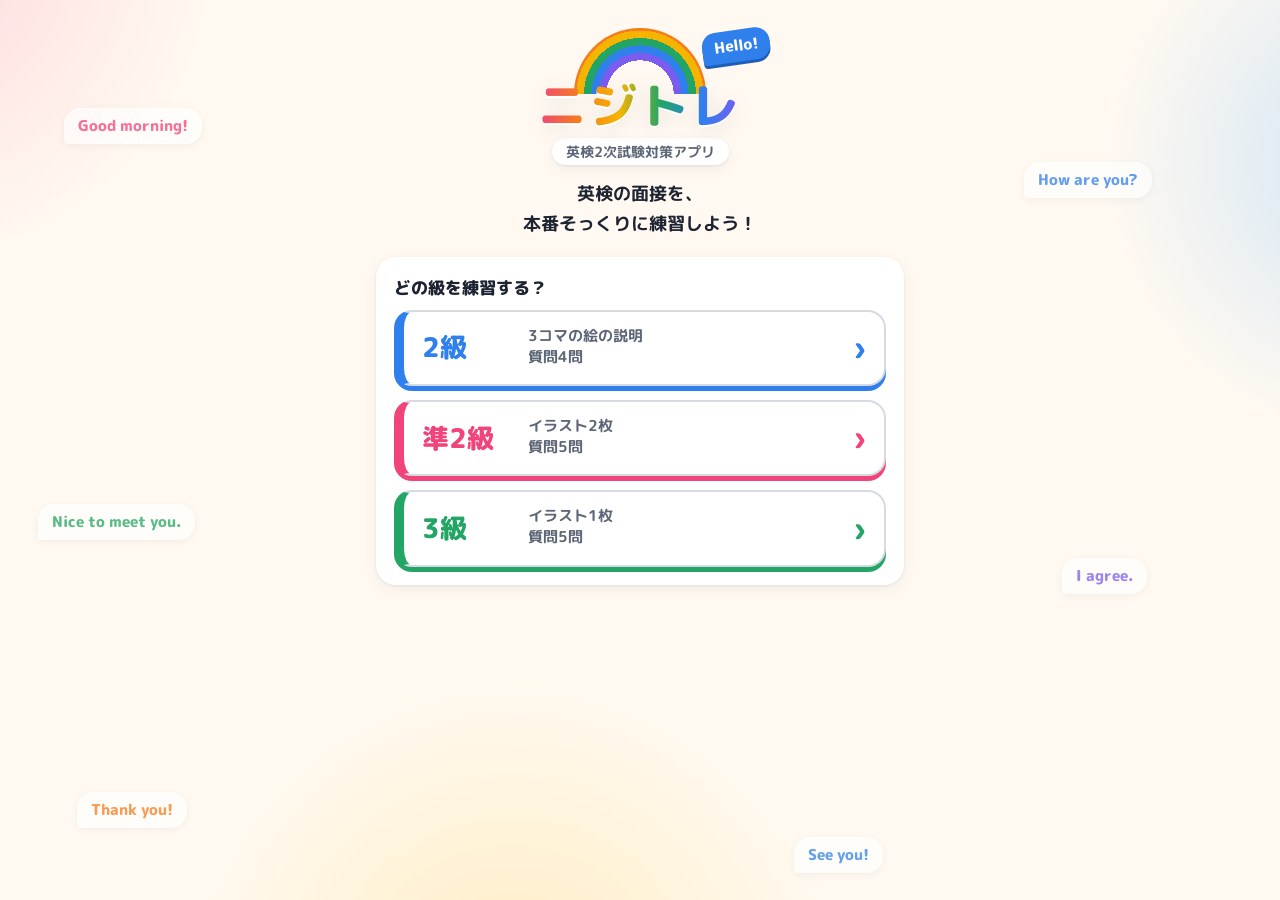
==== commit d54f4f44: "見た目に動きの演出を加えた - トップページ・回を選ぶ画面: 虹が伸びてロゴが弾む登場、背景に英語の吹き出しが漂う、   大きなボタンに光が走る。トップページの各級に「練習済み」の回数を表示 - 面接" ====
--- a/app/index.html
+++ b/app/index.html
@@ -12,6 +12,15 @@
   <script type="module" src="main.js"></script>
 </head>
 <body>
+<!-- 背景にただよう吹き出し（飾り） -->
+<div class="bg-bubbles" aria-hidden="true">
+  <span style="--x: 5%; --y: 12%; --c: #f0447a; --t: 7s">Good morning!</span>
+  <span style="--x: 80%; --y: 18%; --c: #2f80ed; --t: 9s">How are you?</span>
+  <span style="--x: 3%; --y: 56%; --c: #23a565; --t: 8s">Nice to meet you.</span>
+  <span style="--x: 83%; --y: 62%; --c: #7b5cf0; --t: 10s">I agree.</span>
+  <span class="low" style="--x: 6%; --y: 88%; --c: #f57c1f; --t: 9s">Thank you!</span>
+  <span class="low" style="--x: 62%; --y: 93%; --c: #2f80ed; --t: 11s">See you!</span>
+</div>
 
 <section id="screen-loading-data" class="screen page">
   <p class="muted center">読み込んでいます…</p>
@@ -85,7 +94,7 @@
 
   <div class="examiner">
     <div class="avatar" aria-hidden="true">
-      <svg viewBox="0 0 48 48"><circle cx="24" cy="17" r="9"/><path d="M7 45c1.5-10 8.5-15 17-15s15.5 5 17 15z"/></svg>
+      <svg class="examiner-svg" viewBox="7 8 50 50" aria-hidden="true"><path d="M8 64c2-13 11-19 24-19s22 6 24 19z" fill="#2c3e66"/><path d="M25.5 45.5 32 54l6.5-8.5c-2-.7-4.2-1-6.5-1s-4.5.3-6.5 1z" fill="#fff"/><path d="M31 48h2l1.3 8.5L32 59l-2.3-2.5z" fill="#e0485e"/><rect x="28" y="37" width="8" height="9" rx="3" fill="#efc19f"/><ellipse cx="32" cy="27" rx="12.5" ry="13.5" fill="#f6d2b3"/><path d="M19.3 27c-.8-9.5 5-15.5 12.7-15.5 8 0 13.6 6 12.7 15.5-1.3-4.6-5-8-12.7-8s-11.4 3.4-12.7 8z" fill="#3b2a20"/><g fill="none" stroke="#3b2a20" stroke-width="1.5"><circle cx="27" cy="28.5" r="3.7"/><circle cx="37" cy="28.5" r="3.7"/><path d="M30.7 28.5h2.6M23.3 28h-3M40.7 28h3"/></g><circle class="eye" cx="27" cy="28.7" r="1.2" fill="#2a1d16"/><circle class="eye" cx="37" cy="28.7" r="1.2" fill="#2a1d16"/><path d="M24 22.6q3-1.6 5.4-.3M34.6 22.3q2.4-1.3 5.4.3" stroke="#3b2a20" stroke-width="1.2" fill="none" stroke-linecap="round"/><circle cx="23.5" cy="33" r="1.8" fill="#f2a7a0" opacity=".55"/><circle cx="40.5" cy="33" r="1.8" fill="#f2a7a0" opacity=".55"/><ellipse class="mouth" cx="32" cy="35.3" rx="2.9" ry="1.1" fill="#b4505a"/></svg>
     </div>
     <div class="bubble" aria-live="polite">
       <div class="bubble-head">
@@ -125,7 +134,7 @@
       <span id="phase-time" class="phase-time"></span>
     </div>
     <div class="progress"><div id="progress-bar"></div></div>
-    <div id="level" class="level" hidden><span>声の大きさ</span><div class="level-track"><div id="level-bar"></div></div></div>
+    <div id="level" class="level" hidden><span>声の大きさ</span><div class="eq"><i style="--k: .55"></i><i style="--k: .8"></i><i style="--k: 1"></i><i style="--k: .9"></i><i style="--k: .7"></i><i style="--k: .95"></i><i style="--k: .6"></i></div></div>
     <p id="phase-hint" class="phase-hint"></p>
     <p id="phase-warning" class="phase-warning" role="alert"></p>
     <div id="phase-actions" class="actions"></div>
@@ -133,7 +142,7 @@
 </section>
 
 <section id="screen-done" class="screen page" hidden>
-  <h1>おつかれさまでした</h1>
+  <h1 class="done-title">おつかれさまでした！</h1>
   <p id="done-warning" class="error"></p>
   <div id="done-ai" class="panel">
     <p>AIに講評を頼むと、話した英語の書き起こしと、問題ごとのコメント・書き換え例が返ってきます。</p>
@@ -146,8 +155,15 @@
 
 <section id="screen-loading" class="screen page" hidden>
   <div class="loading">
-    <div class="spinner" aria-hidden="true"></div>
-    <p>講評を作っています。<br>30秒ほどかかります。</p>
+    <div class="thinker" aria-hidden="true">
+      <div class="avatar big">
+        <svg class="examiner-svg" viewBox="7 8 50 50" aria-hidden="true"><path d="M8 64c2-13 11-19 24-19s22 6 24 19z" fill="#2c3e66"/><path d="M25.5 45.5 32 54l6.5-8.5c-2-.7-4.2-1-6.5-1s-4.5.3-6.5 1z" fill="#fff"/><path d="M31 48h2l1.3 8.5L32 59l-2.3-2.5z" fill="#e0485e"/><rect x="28" y="37" width="8" height="9" rx="3" fill="#efc19f"/><ellipse cx="32" cy="27" rx="12.5" ry="13.5" fill="#f6d2b3"/><path d="M19.3 27c-.8-9.5 5-15.5 12.7-15.5 8 0 13.6 6 12.7 15.5-1.3-4.6-5-8-12.7-8s-11.4 3.4-12.7 8z" fill="#3b2a20"/><g fill="none" stroke="#3b2a20" stroke-width="1.5"><circle cx="27" cy="28.5" r="3.7"/><circle cx="37" cy="28.5" r="3.7"/><path d="M30.7 28.5h2.6M23.3 28h-3M40.7 28h3"/></g><circle class="eye" cx="27" cy="28.7" r="1.2" fill="#2a1d16"/><circle class="eye" cx="37" cy="28.7" r="1.2" fill="#2a1d16"/><path d="M24 22.6q3-1.6 5.4-.3M34.6 22.3q2.4-1.3 5.4.3" stroke="#3b2a20" stroke-width="1.2" fill="none" stroke-linecap="round"/><circle cx="23.5" cy="33" r="1.8" fill="#f2a7a0" opacity=".55"/><circle cx="40.5" cy="33" r="1.8" fill="#f2a7a0" opacity=".55"/><ellipse class="mouth" cx="32" cy="35.3" rx="2.9" ry="1.1" fill="#b4505a"/></svg>
+      </div>
+      <div class="think-dots"><i></i><i></i><i></i></div>
+    </div>
+    <p id="loading-step" class="loading-step">録音を聞いています…</p>
+    <div class="loading-bar"><div id="loading-bar-fill"></div></div>
+    <p class="note">講評ができるまで30秒ほどかかります。</p>
   </div>
 </section>
 
--- a/app/style.css
+++ b/app/style.css
@@ -158,17 +158,26 @@
 }
 .avatar {
   flex: none;
-  width: 48px;
-  height: 48px;
+  width: 52px;
+  height: 52px;
   border-radius: 50%;
-  background: var(--surface-2);
-  display: grid;
-  place-items: center;
-  transition: box-shadow 0.2s;
-}
-.avatar svg { width: 34px; height: 34px; fill: var(--muted); }
-.speaking .avatar { box-shadow: 0 0 0 3px var(--accent); }
-.speaking .avatar svg { fill: var(--accent); }
+  overflow: hidden;
+  background: var(--accent-soft);
+  box-shadow: 0 0 0 2px var(--surface), 0 2px 6px rgba(20, 30, 50, 0.15);
+}
+.avatar svg { display: block; width: 100%; height: 100%; }
+/* 面接官のまばたきと、話している間の口の動き */
+.examiner-svg .eye,
+.examiner-svg .mouth { transform-box: fill-box; transform-origin: center; }
+.examiner-svg .eye { animation: blink 4.5s infinite; }
+.speaking .examiner-svg .mouth { animation: talk 0.2s ease-in-out infinite alternate; }
+.speaking .avatar { animation: speak-ring 1.2s ease-out infinite; }
+@keyframes blink { 0%, 94%, 100% { transform: scaleY(1); } 97% { transform: scaleY(0.1); } }
+@keyframes talk { from { transform: scaleY(0.5); } to { transform: scaleY(2.4); } }
+@keyframes speak-ring {
+  from { box-shadow: 0 0 0 3px var(--accent), 0 0 0 3px rgba(31, 95, 191, 0.45); }
+  to { box-shadow: 0 0 0 3px var(--accent), 0 0 0 14px rgba(31, 95, 191, 0); }
+}
 
 .bubble {
   flex: 1;
@@ -255,6 +264,9 @@
 @media (min-width: 700px) {
   .pictures { grid-template-columns: 1fr 1fr; }
 }
+/* 3級はイラスト1枚。ラベル（A / B）は付けない */
+.pictures.single { grid-template-columns: 1fr; max-width: 640px; margin: 0 auto; }
+.pictures.single figcaption { display: none; }
 
 /* 2級の3コマ漫画。スマホでは縦に、広い画面では本物のカードと同じく横に並べる */
 .story-lead { font-family: var(--serif); font-size: 1.02rem; line-height: 1.6; margin: 0 0 14px; padding: 0 8px; }
@@ -366,9 +378,17 @@
 .recording #progress-bar { background: var(--rec); }
 .idle .progress { visibility: hidden; }
 
-.level { display: flex; align-items: center; gap: 8px; margin-top: 6px; font-size: 0.78rem; color: var(--muted); }
-.level-track { flex: 1; height: 6px; background: var(--surface-2); border-radius: 3px; overflow: hidden; }
-#level-bar { height: 100%; width: 0; background: var(--good); transition: width 0.05s linear; }
+.level { display: flex; align-items: center; gap: 10px; margin-top: 6px; font-size: 0.78rem; color: var(--muted); }
+/* 声に合わせて弾むイコライザー。--lvl（0〜1）は main.js が入れる */
+.eq { display: flex; align-items: center; gap: 4px; height: 24px; }
+.eq i {
+  width: 8px;
+  height: 100%;
+  border-radius: 4px;
+  background: linear-gradient(to top, #23a565, #f5b400 65%, #f0447a);
+  transform: scaleY(calc(0.12 + var(--lvl, 0) * var(--k, 1)));
+  transition: transform 0.08s linear;
+}
 
 .phase-hint { font-size: 0.95rem; color: var(--text); margin: 6px 0 0; }
 .phase-hint:empty { display: none; }
@@ -395,18 +415,22 @@
 .actions .btn { flex: 1; }
 .actions .btn.secondary { flex: 0 1 auto; }
 
-/* 待ち画面 */
-.loading { text-align: center; padding-top: 30vh; color: var(--muted); }
-.spinner {
-  width: 44px;
-  height: 44px;
-  margin: 0 auto 16px;
-  border: 4px solid var(--surface-2);
-  border-top-color: var(--accent);
-  border-radius: 50%;
-  animation: spin 0.9s linear infinite;
-}
-@keyframes spin { to { transform: rotate(360deg); } }
+/* 講評を待つ画面。面接官が考えている */
+.loading { text-align: center; padding-top: 16vh; }
+.thinker { position: relative; width: 120px; margin: 0 auto 22px; }
+.avatar.big { width: 120px; height: 120px; box-shadow: 0 0 0 4px var(--surface), 0 6px 18px rgba(20, 30, 50, 0.15); }
+.think-dots { position: absolute; right: -40px; top: -4px; display: flex; gap: 6px; }
+.think-dots i { width: 11px; height: 11px; border-radius: 50%; background: var(--accent); animation: think 1.2s ease-in-out infinite; }
+.think-dots i:nth-child(2) { animation-delay: 0.2s; }
+.think-dots i:nth-child(3) { animation-delay: 0.4s; }
+@keyframes think { 0%, 80%, 100% { transform: translateY(0); opacity: 0.35; } 40% { transform: translateY(-9px); opacity: 1; } }
+.loading-step { font-weight: 800; font-size: 1.1rem; margin: 0 0 14px; }
+.loading-step.step-in { animation: rise 0.4s backwards; }
+.loading-bar { width: min(300px, 80%); height: 10px; margin: 0 auto 12px; border-radius: 5px; background: var(--surface-2); overflow: hidden; }
+.loading-bar div { width: 100%; height: 100%; border-radius: 5px; background: var(--rainbow); transform-origin: left; transform: scaleX(0); }
+/* 実際の進み具合は分からないので、90%まではゆっくり進め、そこで待つ */
+.loading-bar div.run { animation: loading 40s cubic-bezier(0.1, 0.6, 0.3, 1) forwards; }
+@keyframes loading { to { transform: scaleX(0.9); } }
 
 /* 講評 */
 .fb-item {
@@ -650,6 +674,105 @@
 .guide summary { cursor: pointer; font-weight: 800; color: var(--accent); min-height: 32px; }
 .guide[open] summary { margin-bottom: 12px; }
 
+/* ---------------------------------------------------------------------------
+   動きの演出。どれも位置・大きさ・透明度だけを動かすので軽い。
+   「視差効果を減らす」設定の端末では、末尾の指定ですべて止まる */
+
+@keyframes rise { from { opacity: 0; transform: translateY(14px); } }
+@keyframes pop-in { 0% { opacity: 0; transform: scale(0.6); } 60% { opacity: 1; transform: scale(1.08); } 100% { transform: scale(1); } }
+@keyframes rainbow-in { from { opacity: 0; transform: scale(0.4, 0); } }
+@keyframes hello-in { 0% { opacity: 0; transform: rotate(-8deg) scale(0.3); } 70% { opacity: 1; transform: rotate(-8deg) scale(1.12); } 100% { transform: rotate(-8deg) scale(1); } }
+@keyframes bob { 0%, 100% { transform: rotate(-8deg) translateY(0); } 50% { transform: rotate(-3deg) translateY(-5px); } }
+
+/* トップページ・ログイン・回を選ぶ画面の登場 */
+.hero .rainbow { transform-origin: 50% 100%; animation: rainbow-in 0.8s cubic-bezier(0.2, 0.9, 0.3, 1.2) backwards; }
+.hero .brand { animation: pop-in 0.7s 0.2s backwards; }
+.hero .brand-sub,
+.page .lead { animation: rise 0.5s 0.4s backwards; }
+.hero .hello { animation: hello-in 0.5s 0.7s backwards, bob 3.2s 1.3s ease-in-out infinite; }
+.page .panel { animation: rise 0.5s 0.5s backwards; }
+.grade-item { animation: rise 0.45s backwards; }
+.grade-item:nth-child(1) { animation-delay: 0.6s; }
+.grade-item:nth-child(2) { animation-delay: 0.7s; }
+.grade-item:nth-child(3) { animation-delay: 0.8s; }
+.grade-progress { display: block; margin-top: 3px; color: var(--good); font-size: 0.8rem; }
+
+/* 背景にただよう吹き出し */
+.page { position: relative; z-index: 1; }
+.bg-bubbles { position: fixed; inset: 0; z-index: 0; overflow: hidden; pointer-events: none; }
+body[data-screen="interview"] .bg-bubbles { display: none; }
+.bg-bubbles span {
+  position: absolute;
+  left: var(--x);
+  top: var(--y);
+  padding: 6px 14px;
+  border-radius: 16px 16px 16px 4px;
+  background: rgba(255, 255, 255, 0.8);
+  box-shadow: 0 2px 10px rgba(20, 30, 50, 0.07);
+  color: var(--c);
+  font-family: var(--pop);
+  font-size: 0.95rem;
+  font-weight: 800;
+  white-space: nowrap;
+  opacity: 0.75;
+  animation: drift var(--t) ease-in-out infinite alternate;
+}
+@keyframes drift { from { transform: translateY(0) rotate(-3deg); } to { transform: translateY(-18px) rotate(3deg); } }
+/* スマホでは画面の下のほうの2つだけにする（ほかはパネルに隠れるため） */
+@media (max-width: 700px) {
+  .bg-bubbles span:not(.low) { display: none; }
+}
+
+/* 大きなボタンにときどき光が走る */
+.btn.big.primary { position: relative; overflow: hidden; }
+.btn.big.primary::after {
+  content: "";
+  position: absolute;
+  top: 0;
+  bottom: 0;
+  left: 0;
+  width: 35%;
+  background: linear-gradient(100deg, transparent, rgba(255, 255, 255, 0.45), transparent);
+  transform: translateX(-150%) skewX(-20deg);
+  animation: shine 3.6s 1.5s ease-in-out infinite;
+}
+.btn.big.primary:disabled::after { display: none; }
+@keyframes shine { 0% { transform: translateX(-150%) skewX(-20deg); } 35%, 100% { transform: translateX(400%) skewX(-20deg); } }
+
+/* カードを受け取る・裏返す・返す */
+.card-wrap { perspective: 1400px; }
+.card-in { animation: card-in 0.55s cubic-bezier(0.2, 0.8, 0.2, 1) backwards; }
+@keyframes card-in { from { opacity: 0; transform: translateY(40px) rotate(-2deg) scale(0.96); } }
+.flip-in { animation: flip-in 0.7s cubic-bezier(0.3, 0.7, 0.3, 1) backwards; }
+@keyframes flip-in { from { opacity: 0.4; transform: rotateY(90deg); } }
+
+/* 終わったときの紙吹雪 */
+.done-title { text-align: center; font-size: 1.8rem; animation: pop-in 0.6s backwards; }
+.confetti { position: fixed; inset: 0; z-index: 50; overflow: hidden; pointer-events: none; }
+.confetti i {
+  position: absolute;
+  top: -20px;
+  left: var(--x);
+  width: 9px;
+  height: 14px;
+  border-radius: 2px;
+  opacity: 0;
+  animation: fall var(--t) var(--d) cubic-bezier(0.25, 0.6, 0.4, 1) forwards;
+}
+@keyframes fall {
+  0% { opacity: 1; transform: translate(0, 0) rotate(0deg); }
+  100% { opacity: 0.9; transform: translate(var(--s), 110vh) rotate(var(--r)); }
+}
+
+/* 講評が1つずつ現れる */
+.fb-item { animation: rise 0.45s backwards; }
+.fb-item:nth-child(2) { animation-delay: 0.08s; }
+.fb-item:nth-child(3) { animation-delay: 0.16s; }
+.fb-item:nth-child(4) { animation-delay: 0.24s; }
+.fb-item:nth-child(5) { animation-delay: 0.32s; }
+.fb-item:nth-child(6) { animation-delay: 0.4s; }
+.fb-item:nth-child(n + 7) { animation-delay: 0.48s; }
+
 @media (prefers-reduced-motion: reduce) {
   *, *::before, *::after { animation: none !important; transition: none !important; }
 }
